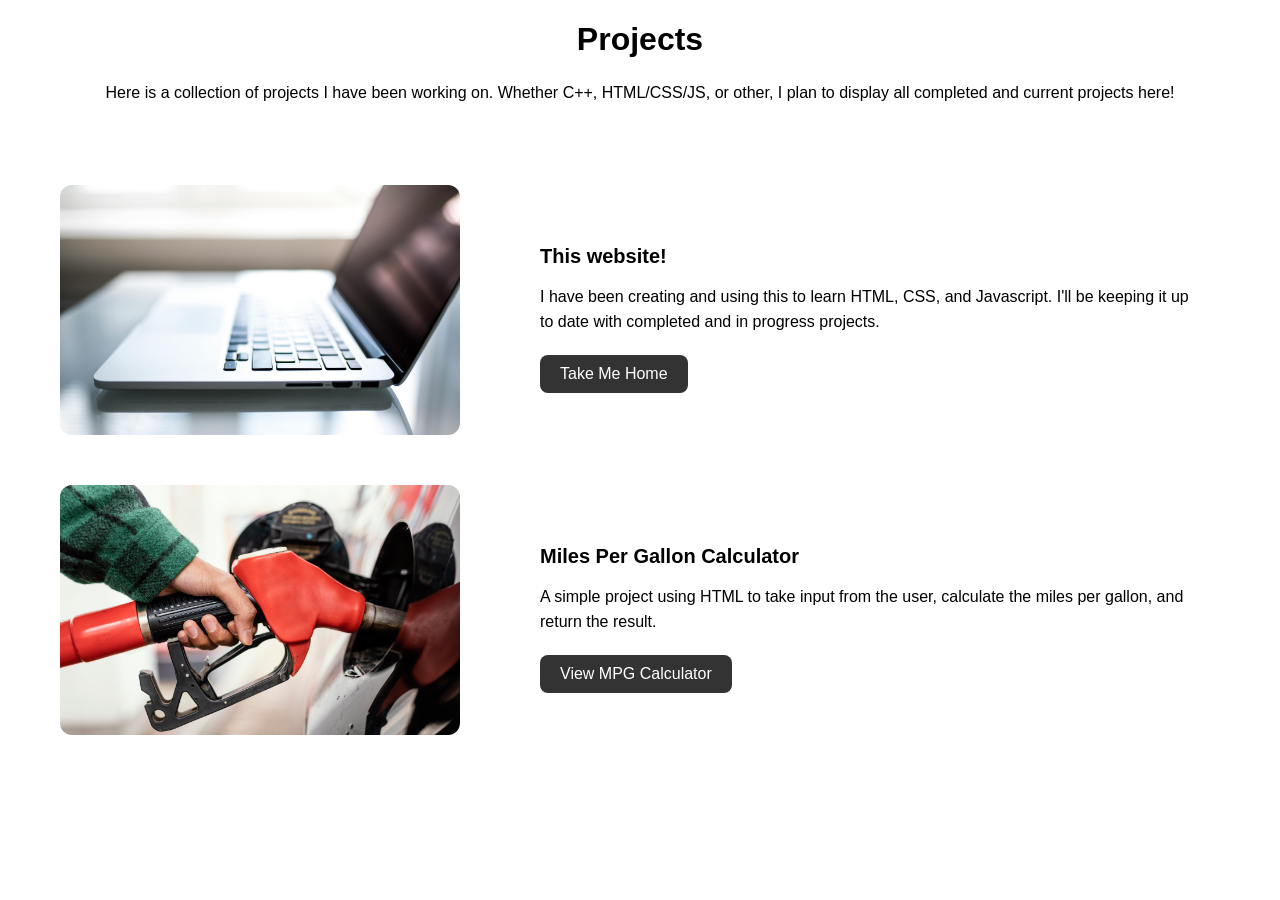
==== projects.html @ c10d4b22 "Added in some photos, linked some pages together, created a projects page, and linked my MPG app tha" ====
<!DOCTYPE html>
<html lang="en-US">

<head>
    <meta charset="UTF-8">
    <meta name="viewport" content="width=device-width", initial-scale="1.0">
    <link rel="stylesheet" href="css/style.css">
    <title><!-- Blank for now --></title>
</head>

<body>
    <main>
        <div id="landing-title">
            <h1>Projects</h1>
            <p>Here is a collection of projects I have been working on. Whether C++, HTML/CSS/JS, or other, I plan to display all completed and current projects here!</p>
        </div>
    </main>

    

    <section id="project-section">
        <div id="row1">
            <img src="images/computer-image.jpg">
            <div id="text1">
                <h2>This website!</h2>
                <p>I have been creating and using this to learn HTML, CSS, and Javascript. I'll be keeping it up to date with completed and in progress projects.</p>
                <a class="btn" href="index.html">Take Me Home</a>
            </div>
        </div>

        <div id="row2">
            <img src="images/gas-pump.jpg">
            <div id="text2">
                <h2>Miles Per Gallon Calculator</h2>
                <p>A simple project using HTML to take input from the user, calculate the miles per gallon, and return the result.</p>
                <a class="btn">View MPG Calculator</a>
            </div>
        </div>
    </section>
---- css/style.css ----
body {
    margin: 0;
    font-family: Arial, sans-serif;
}

main {
    display: flex;
    flex-direction: column;
    align-items: center;
    justify-content: center;
    gap: 20px;
}

#landing-title {
    text-align: center;
}

#hero-image {
    display: flex;
    justify-content: center;
    align-items: center;
    margin: 40px 0;
}

/*  display: flex; turns the container into a layout system.
    Normally, divs stack by default. With flex, you gain control of alignment. */
#featured-section, #project-section  {
    display: flex;
    flex-direction: column;
    gap: 50px;
    padding: 60px;
}

#row1, #row2 {
    display: flex;
    align-items: center;
    gap: 60px;
}

#text1, #text2, #row1 img, #row2 img {
    flex: 1;
}

#text1, #text2 {
    padding: 20px;
}

#row1 img, #row2 img {
    width: 100%;
    max-width: 400px;
    height: 250px;
    object-fit: cover;
    border-radius: 12px;
}

#text-section {
    padding: 40px;
    background-color: #fafafa;
    text-align: center;
}

.text-block {
    display: flex;
    gap: 20px;
    justify-content: center;
}

.block {
    flex: 1;
}

h2 {
    font-size: 20px;
    margin-bottom: 10px;
}

p {
    margin-bottom: 20px;
    line-height: 1.6;
}

.btn {
    padding: 10px 20px;
    border-radius: 8px;
    border: none;
    background-color: #333;
    color: white;
    cursor: pointer;
    display: inline-block;
    text-decoration: none;
}

.btn:hover {
    background-color: #555;
    transform: scale(1.05);
}

.btn:active {
    transform: scale(0.95);
}

#chat-bot {
    position: fixed;
    bottom: 10px;
    right: 10px;
    font-family: Arial, sans-serif;
}

#chat-toggle {
    width: 32px;
    height: 32px;
    border-radius: 50%;
    display: flex;
    align-items: center;
    justify-content: center;
    background-color: #8c4ab8;
    border: none;
    cursor: pointer;
    box-shadow: 0 4px 10px rgba(0,0,0,0.2);
}

#chat-toggle img {
    width: 18px;
    height: 18px;
    object-fit: contain;
    display: block;
}

#chat-toggle:hover {
    transform: scale(1.05);
}

#chat-toggle:active {
    transform: scale(0.95);
}

#close-chat {
    align-self: flex-end;
    background-color: #8c4ab8; 
    border: none;
    font-size: 8px;
    cursor: pointer;
    padding: 5px 10px;
}

#chat-container {
    position: fixed;
    bottom: 10px;
    right: 10px;
    width: 250px;
    height: 350px;
    border: 1px solid #ccc;
    border-radius: 8px;
    background-color: white;
    display: flex;
    flex-direction: column;
    overflow: hidden;
}

/* Sometimes, display: flex; will override .hidden depending on order/specificity so I added !important and that seems to have fixed the toggle.*/
.hidden {
    display: none !important;
}

#chat-box {
    flex: 1;
    padding: 10px;
    overflow-y: auto;
    background-color: #f4f4f4;
    display: flex;
    flex-direction: column;
    gap: 5px; /* spacing between messages */
}

#chat-input-field {
  display: flex;          /* Input + button sit next to each other */
  border-top: 1px solid #ccc;
  padding: 5px; /* optional: smaller padding to fit */
  background-color: #fff; /* keeps input visible */
}

#chat-input {
    flex: 1;
    padding: 8px; /* smaller padding if needed */
    font-size: 10px; /* adjustable text size */
    border: 1px solid #ccc;
    border-radius: 5px;
    outline: none;
    max-width: 158px;
}

#send-btn {
    padding: 8px 12px; /* fits the smaller window */
    margin-left: 5px; /* small gap from input */
    font-size: 14px; /* adjustable text size */
    background-color: #7a7676;
    color: white;
    border: none;
    cursor: pointer;
    border-radius: 5px;
}

.message {
    max-width: 60%; /* prevents messages from spanning full width */
    padding: 10px 15px;
    border-radius: 15px;
    word-wrap: break-word;
    font-size: 12px; /* adjust smaller or larger as you like */
}

/* Bot messages on the left */
.message.bot {
    align-self: flex-start; /* left side */
    background-color: #e0e0e0; /* example bot color */
}

/* User messages on the right */
.message.user {
    align-self: flex-end; /* right side */
    background-color: #8c4ab8; /* example user color */
    color: white;
}
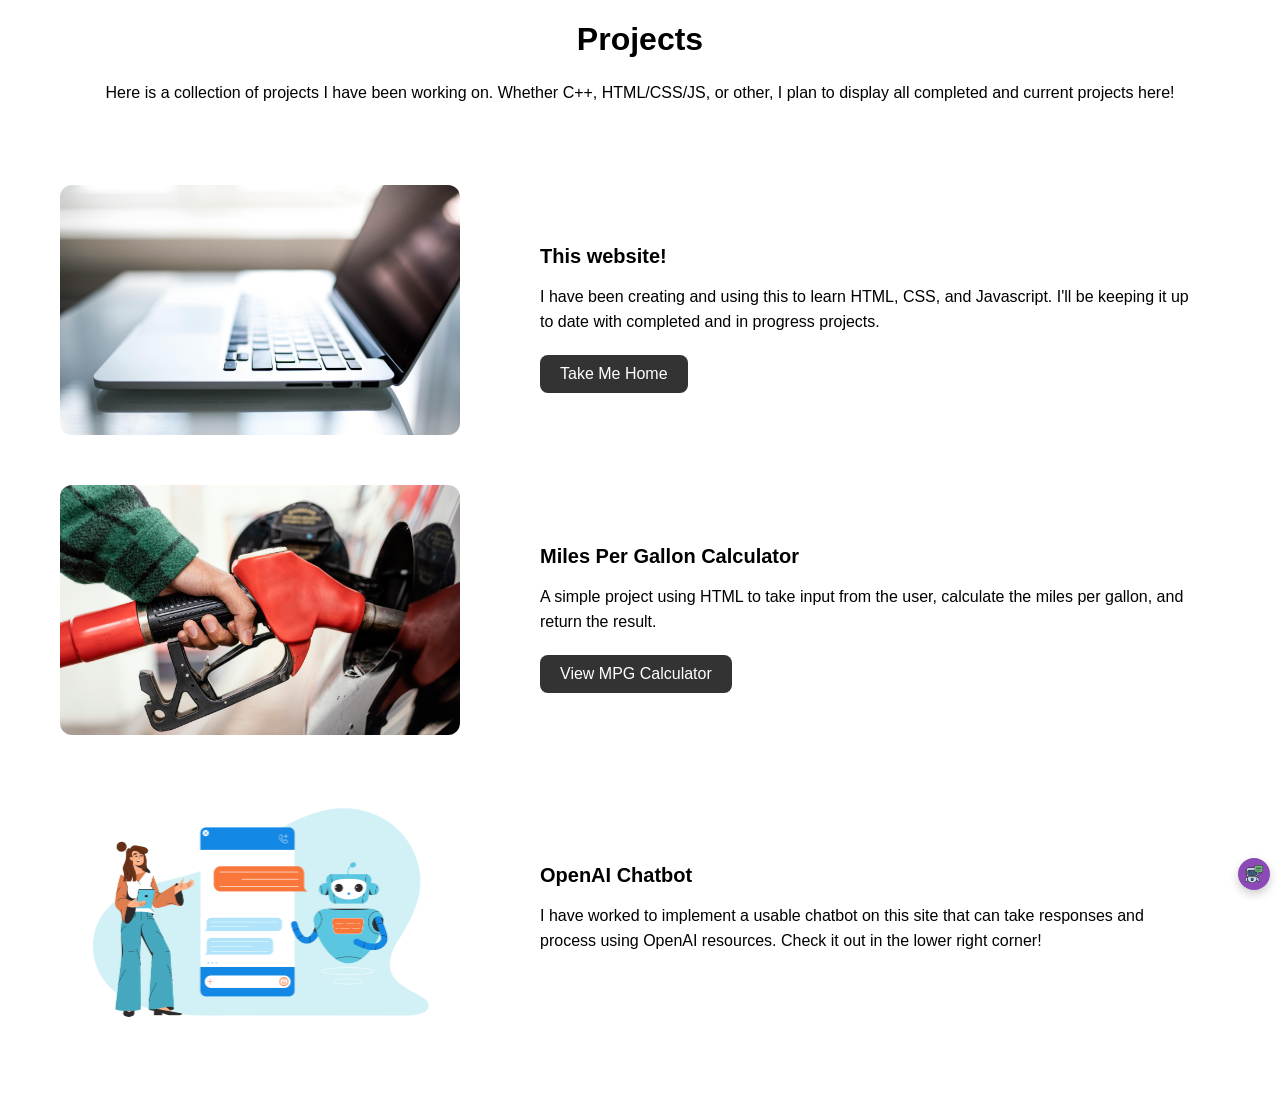
==== commit 573dbecd: "Not going to lie, it was hours ago when I made the last edit so I don't remember what I did lol. Jus" ====
--- a/projects.html
+++ b/projects.html
@@ -33,7 +33,41 @@
             <div id="text2">
                 <h2>Miles Per Gallon Calculator</h2>
                 <p>A simple project using HTML to take input from the user, calculate the miles per gallon, and return the result.</p>
-                <a class="btn">View MPG Calculator</a>
+                <a class="btn" href="mpg-app.html">View MPG Calculator</a>
             </div>
         </div>
-    </section>+
+        <div id="row3">
+            <img src="images/ai-chatbot.jpg">
+            <div id="text3">
+                <h2>OpenAI Chatbot</h2>
+                <p>I have worked to implement a usable chatbot on this site that can take responses and process using OpenAI resources. Check it out in the lower right corner!</p>
+                <!-- <a class="btn" href="mpg-app.html">View MPG Calculator</a> -->
+            </div>
+        </div>
+    </section>
+
+    <!-- This is the ENTIRE chat container for the bot as a whole -->
+    <div id="chat-bot">
+        <button id="chat-toggle">
+            <img src="images/chatbot.png">
+        </button>
+        <!-- This is for the actual box that pops up. Starts 'hidden' the will toggle show/hide when clicked-->
+        <div id="chat-container" class="hidden">
+            <button id="close-chat">✖</button>
+        <!-- This is the window where all the messages will appear -->
+        <div id="chat-box"></div>
+            <!-- This is where the text input from the user will go -->
+            <div id="chat-input-field">
+                <!-- This indicates a text type input, assigns an id to it, and gives placeholder text for the input field -->
+                <input type="text" id="chat-input" placeholder="Ask me anything!"/>
+                <!-- This is the 'send' button for the user to send their input to the bot -->
+                <button id="send-btn">Send</button>
+            </div>
+        </div>
+    </div>
+
+    <script src="scripts/chatbot.js"></script>
+</body>
+
+</html>
--- a/css/style.css
+++ b/css/style.css
@@ -31,21 +31,21 @@
     padding: 60px;
 }
 
-#row1, #row2 {
+#row1, #row2, #row3 {
     display: flex;
     align-items: center;
     gap: 60px;
 }
 
-#text1, #text2, #row1 img, #row2 img {
-    flex: 1;
-}
-
-#text1, #text2 {
+#text1, #text2, #row1 img, #row2 img, #row3 img {
+    flex: 1;
+}
+
+#text1, #text2, #text3 {
     padding: 20px;
 }
 
-#row1 img, #row2 img {
+#row1 img, #row2 img, #row3 img {
     width: 100%;
     max-width: 400px;
     height: 250px;
